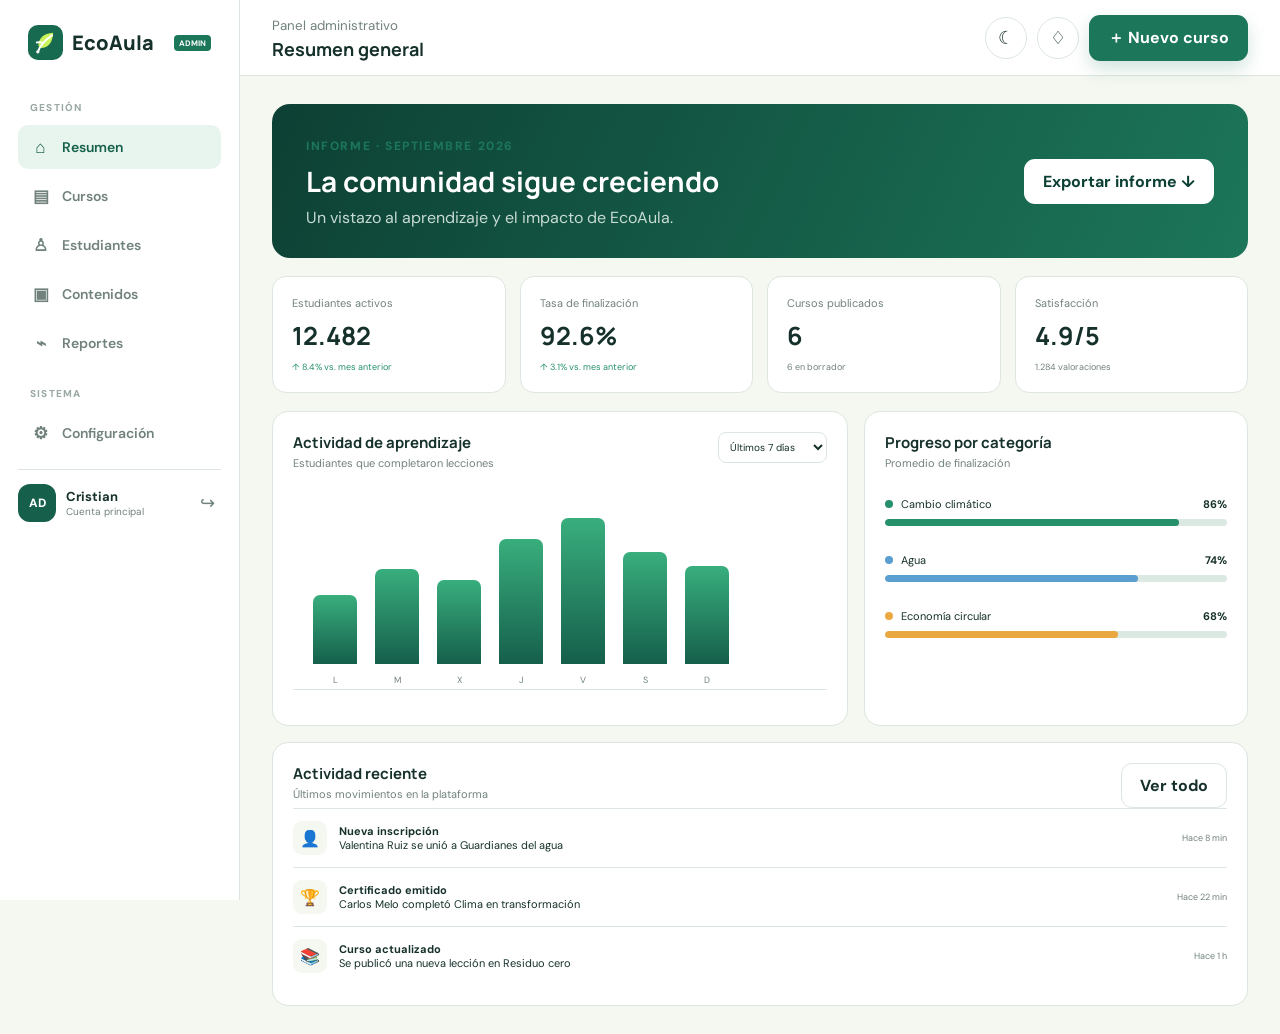
==== html/admin.html @ ee42c090 "Crear aula virtual de educación ambiental" ====
<!DOCTYPE html>
<html lang="es">
<head><meta charset="UTF-8"><meta name="viewport" content="width=device-width, initial-scale=1.0"><title>Administración | EcoAula</title><link rel="icon" href="../assets/images/favicon.svg" type="image/svg+xml"><link rel="stylesheet" href="../css/styles.css"><link rel="stylesheet" href="../css/responsive.css"></head>
<body class="app-body admin-body"><aside class="sidebar admin-sidebar"><a class="brand" href="admin.html"><img src="../assets/images/logo.svg" alt="EcoAula"><span>EcoAula</span><small>ADMIN</small></a><nav><span class="nav-label">GESTIÓN</span><button class="active" data-admin-view="overview"><i>⌂</i> Resumen</button><button data-admin-view="courses"><i>▤</i> Cursos</button><button data-admin-view="students"><i>♙</i> Estudiantes</button><button data-admin-view="content"><i>▣</i> Contenidos</button><button data-admin-view="reports"><i>⌁</i> Reportes</button><span class="nav-label">SISTEMA</span><button data-admin-view="settings"><i>⚙</i> Configuración</button></nav><div class="sidebar-user"><div class="avatar admin-avatar">AD</div><div><strong data-user-name>Administrador</strong><small>Cuenta principal</small></div><button class="logout-button">↪</button></div></aside><div class="app-shell"><header class="topbar"><button class="menu-button">☰</button><div><small>Panel administrativo</small><h2 id="adminViewTitle">Resumen general</h2></div><div class="top-actions"><button class="icon-button theme-toggle">☾</button><button class="icon-button">♢</button><button class="btn btn-primary" id="newCourseButton">＋ Nuevo curso</button></div></header><main class="admin-content"><section class="admin-view active" id="view-overview"><div class="admin-welcome"><div><span class="eyebrow">INFORME · SEPTIEMBRE 2026</span><h1>La comunidad sigue creciendo</h1><p>Un vistazo al aprendizaje y el impacto de EcoAula.</p></div><button class="btn btn-light" id="exportReport">Exportar informe ↓</button></div><div class="admin-stats"><article><span>Estudiantes activos</span><strong>12.482</strong><small class="positive">↑ 8.4% vs. mes anterior</small></article><article><span>Tasa de finalización</span><strong>92.6%</strong><small class="positive">↑ 3.1% vs. mes anterior</small></article><article><span>Cursos publicados</span><strong id="courseCount">38</strong><small>6 en borrador</small></article><article><span>Satisfacción</span><strong>4.9/5</strong><small>1.284 valoraciones</small></article></div><div class="admin-dashboard-grid"><section class="panel chart-panel"><div class="panel-heading"><div><h3>Actividad de aprendizaje</h3><p>Estudiantes que completaron lecciones</p></div><select><option>Últimos 7 días</option><option>Últimos 30 días</option></select></div><div class="bar-chart"><div style="height:42%"><span>L</span></div><div style="height:58%"><span>M</span></div><div style="height:51%"><span>X</span></div><div style="height:76%"><span>J</span></div><div style="height:89%"><span>V</span></div><div style="height:68%"><span>S</span></div><div style="height:60%"><span>D</span></div></div></section><section class="panel"><div class="panel-heading"><div><h3>Progreso por categoría</h3><p>Promedio de finalización</p></div></div><div class="category-progress"><div><span><i class="dot climate"></i>Cambio climático <b>86%</b></span><div class="progress-bar"><i style="width:86%"></i></div></div><div><span><i class="dot water"></i>Agua <b>74%</b></span><div class="progress-bar blue-bar"><i style="width:74%"></i></div></div><div><span><i class="dot circular"></i>Economía circular <b>68%</b></span><div class="progress-bar amber-bar"><i style="width:68%"></i></div></div></div></section></div><section class="panel recent-panel"><div class="panel-heading"><div><h3>Actividad reciente</h3><p>Últimos movimientos en la plataforma</p></div><button class="btn btn-ghost">Ver todo</button></div><div class="activity-table"><div><span class="activity-icon">👤</span><p><strong>Nueva inscripción</strong><br>Valentina Ruiz se unió a Guardianes del agua</p><small>Hace 8 min</small></div><div><span class="activity-icon">🏆</span><p><strong>Certificado emitido</strong><br>Carlos Melo completó Clima en transformación</p><small>Hace 22 min</small></div><div><span class="activity-icon">📚</span><p><strong>Curso actualizado</strong><br>Se publicó una nueva lección en Residuo cero</p><small>Hace 1 h</small></div></div></section></section><section class="admin-view" id="view-courses"><div class="view-heading"><div><h1>Gestión de cursos</h1><p>Crea, edita y publica las rutas de aprendizaje.</p></div><button class="btn btn-primary open-course-modal">＋ Crear curso</button></div><div class="panel table-panel"><div class="table-toolbar"><div class="search"><span>⌕</span><input id="adminCourseSearch" placeholder="Buscar curso..."></div><select id="statusFilter"><option value="all">Todos los estados</option><option value="Publicado">Publicados</option><option value="Borrador">Borradores</option></select></div><div class="data-table" id="adminCourseTable"></div></div></section><section class="admin-view empty-admin-view" id="view-students"><span>👥</span><h1>Gestión de estudiantes</h1><p>Consulta matrículas, progreso y certificados de 12.482 estudiantes.</p><button class="btn btn-primary">Descargar listado</button></section><section class="admin-view empty-admin-view" id="view-content"><span>📚</span><h1>Biblioteca de contenidos</h1><p>Administra videos, documentos, guías y recursos descargables.</p><button class="btn btn-primary">Subir contenido</button></section><section class="admin-view empty-admin-view" id="view-reports"><span>📊</span><h1>Reportes e indicadores</h1><p>Analiza finalización, participación, resultados e impacto ambiental.</p><button class="btn btn-primary" id="reportDownload">Generar informe</button></section><section class="admin-view empty-admin-view" id="view-settings"><span>⚙️</span><h1>Configuración</h1><p>Personaliza la identidad, permisos y preferencias de la plataforma.</p><button class="btn btn-primary">Guardar configuración</button></section></main></div><div class="modal" id="courseModal"><form class="modal-card course-form" id="courseForm"><button type="button" class="modal-close">×</button><span class="eyebrow">NUEVO CONTENIDO</span><h2>Crear curso</h2><div class="form-row"><label>Título<input id="newCourseTitle" required placeholder="Ej. Biodiversidad urbana"></label><label>Categoría<select id="newCourseCategory"><option>Clima</option><option>Agua</option><option>Circularidad</option><option>Biodiversidad</option></select></label></div><label>Descripción<textarea id="newCourseDescription" required placeholder="¿Qué aprenderán los estudiantes?"></textarea></label><div class="form-row"><label>Número de módulos<input id="newCourseModules" type="number" min="1" value="4"></label><label>Estado<select id="newCourseStatus"><option>Borrador</option><option>Publicado</option></select></label></div><button class="btn btn-primary btn-block" type="submit">Guardar curso</button></form></div><div class="toast-container"></div><script src="../js/data.js"></script><script src="../js/app.js"></script><script src="../js/admin.js"></script></body></html>
---- css/styles.css ----
@import url('https://fonts.googleapis.com/css2?family=DM+Sans:wght@400;500;600;700&family=Manrope:wght@500;600;700;800&display=swap');
:root{--green-950:#092f27;--green-900:#0d4034;--green-800:#155f4b;--green-700:#1c7659;--green-600:#26906a;--green-500:#39ae7d;--lime:#c9f35b;--cream:#f5f7f1;--paper:#fff;--ink:#16312b;--muted:#71827d;--line:#dde6e1;--blue:#5a9fcf;--amber:#e9a940;--violet:#8c79c8;--shadow:0 16px 40px rgba(18,55,44,.09);--radius:18px;--sidebar:240px}
*{box-sizing:border-box}html{scroll-behavior:smooth}body{margin:0;font-family:'DM Sans',sans-serif;color:var(--ink);background:var(--cream);font-size:16px}body.dark{--cream:#0c1d19;--paper:#132923;--ink:#eef8f2;--muted:#9db5ad;--line:#29443b;--shadow:0 16px 40px rgba(0,0,0,.22)}h1,h2,h3,h4,p{margin-top:0}h1,h2,h3,h4,.brand{font-family:'Manrope',sans-serif}a{color:inherit;text-decoration:none}button,input,select,textarea{font:inherit;color:inherit}button{cursor:pointer}img{max-width:100%}.btn{display:inline-flex;align-items:center;justify-content:center;gap:10px;border:1px solid transparent;border-radius:11px;padding:11px 18px;font-weight:700;transition:.2s;background:transparent}.btn:hover{transform:translateY(-1px)}.btn-primary{background:var(--green-700);color:#fff;box-shadow:0 8px 18px rgba(28,118,89,.2)}.btn-primary:hover{background:var(--green-800)}.btn-ghost{border-color:var(--line);background:var(--paper)}.btn-light{background:#fff;color:var(--green-900)}.btn-soft{background:#e4f3ec;color:var(--green-800)}.btn-dark{background:var(--green-950);color:#fff}.btn-large{padding:15px 23px;border-radius:13px}.btn-block{width:100%}.icon-button{width:42px;height:42px;border-radius:50%;border:1px solid var(--line);background:var(--paper);display:grid;place-items:center;font-size:18px}.eyebrow{font-size:12px;letter-spacing:1.6px;font-weight:800;color:var(--green-700)}.eyebrow.light{color:var(--lime)}.brand{display:flex;align-items:center;gap:9px;font-size:20px;font-weight:800}.brand img{width:35px;height:35px}.brand-light{color:#fff}.landing-nav{height:82px;display:flex;align-items:center;justify-content:space-between;max-width:1240px;padding:0 26px;margin:auto}.nav-links{display:flex;gap:34px;font-size:14px;font-weight:600}.nav-links a:hover{color:var(--green-700)}.nav-actions{display:flex;gap:10px;align-items:center}.hero{min-height:600px;display:grid;grid-template-columns:44% 56%;max-width:1320px;margin:auto;padding:55px 40px 72px;align-items:center;overflow:hidden}.hero-copy{padding-left:30px;z-index:2}.hero h1{font-size:clamp(48px,5vw,76px);line-height:1.02;letter-spacing:-4px;margin:17px 0 24px;color:var(--green-950)}.dark .hero h1{color:var(--ink)}.hero h1 em{font-family:Georgia,serif;font-weight:400;color:var(--green-600)}.hero-copy>p{font-size:19px;line-height:1.65;color:var(--muted);max-width:540px}.hero-actions{display:flex;align-items:center;gap:26px;margin:30px 0}.play-link{display:flex;align-items:center;gap:10px;font-weight:700}.play{background:var(--paper);width:38px;height:38px;border-radius:50%;display:grid;place-items:center;box-shadow:var(--shadow);font-size:12px}.trust-row{display:flex;align-items:center;gap:14px;margin-top:34px}.trust-row p{font-size:13px;margin:0;line-height:1.45;color:var(--muted)}.avatars{display:flex}.avatars span{width:35px;height:35px;border-radius:50%;display:grid;place-items:center;background:var(--green-700);color:#fff;font-size:10px;font-weight:800;border:3px solid var(--paper);margin-left:-8px}.avatars span:first-child{margin-left:0}.avatars span:nth-child(2){background:var(--amber)}.avatars span:nth-child(3){background:var(--blue)}.hero-visual{position:relative;height:500px}.hero-visual>img{width:100%;height:100%;object-fit:cover;border-radius:80px 18px 80px 18px;box-shadow:var(--shadow)}.floating-card{position:absolute;background:rgba(255,255,255,.94);color:#15332b;border-radius:16px;padding:16px;box-shadow:0 18px 45px rgba(8,43,34,.18);display:flex;align-items:center;gap:12px;backdrop-filter:blur(8px)}.card-progress{left:-45px;bottom:45px;width:210px}.card-progress>div{flex:1}.card-progress strong,.card-progress small{display:block}.card-progress small{font-size:10px;color:#6c7d78}.mini-icon{width:36px;height:36px;background:#e2f6e9;border-radius:10px;display:grid;place-items:center;color:var(--green-700)}.mini-bar{height:5px;background:#dbe7e1;border-radius:9px;margin:7px 0}.mini-bar i{display:block;width:72%;height:100%;border-radius:9px;background:var(--green-600)}.card-impact{right:18px;top:28px;display:block;text-align:center}.card-impact strong{display:block;font-size:23px;color:var(--green-700)}.card-impact span{font-size:11px;color:#687873}.stats-strip{background:var(--green-950);color:#fff;display:grid;grid-template-columns:repeat(4,1fr);padding:30px max(40px,calc((100vw - 1180px)/2));gap:20px}.stats-strip>div{padding:5px 36px;border-right:1px solid rgba(255,255,255,.16)}.stats-strip>div:last-child{border:none}.stats-strip strong{display:block;font:700 28px 'Manrope'}.stats-strip span{font-size:13px;color:#bcd2ca}.featured{max-width:1180px;margin:auto;padding:90px 30px}.section-heading{display:flex;justify-content:space-between;align-items:end;margin-bottom:30px}.section-heading h2{font-size:38px;margin:8px 0 0;letter-spacing:-1.5px}.section-heading>a{font-weight:700;color:var(--green-700)}.course-grid{display:grid;grid-template-columns:repeat(3,1fr);gap:22px}.course-card{background:var(--paper);border:1px solid var(--line);border-radius:var(--radius);overflow:hidden;transition:.25s}.course-card:hover{transform:translateY(-5px);box-shadow:var(--shadow)}.course-cover{height:190px;position:relative;display:grid;place-items:center;overflow:hidden}.course-cover:after{content:"";position:absolute;width:180px;height:180px;border-radius:50%;background:rgba(255,255,255,.18);right:-40px;bottom:-80px}.cover-climate{background:linear-gradient(145deg,#143f36,#51a979)}.cover-water{background:linear-gradient(145deg,#236c92,#76cddd)}.cover-circular{background:linear-gradient(145deg,#9b6e20,#efbd55)}.cover-icon{font-size:72px;filter:drop-shadow(0 10px 12px rgba(0,0,0,.12))}.course-tag{position:absolute;top:14px;left:14px;background:rgba(255,255,255,.9);color:#244038;padding:6px 10px;border-radius:20px;font-size:11px;font-weight:800;z-index:1}.course-body{padding:21px}.course-meta{display:flex;justify-content:space-between;font-size:12px;color:var(--muted)}.course-body h3{font-size:20px;margin:10px 0}.course-body p{color:var(--muted);font-size:14px;line-height:1.55}.course-body a{color:var(--green-700);font-weight:800;font-size:14px}.community{max-width:1180px;margin:30px auto 90px;background:var(--green-900);color:white;padding:56px 62px;border-radius:26px;display:grid;grid-template-columns:1.2fr 1fr;gap:70px;align-items:center}.community h2{font-size:38px;margin:12px 0}.community p{line-height:1.7;color:#c9ddd6}.impact-board{display:grid;grid-template-columns:1fr 1fr;gap:12px}.impact-board div{padding:23px;background:rgba(255,255,255,.09);border:1px solid rgba(255,255,255,.12);border-radius:16px}.impact-board div:last-child{grid-column:1/-1}.impact-board span,.impact-board strong{display:block}.impact-board span{color:#bed4cc;font-size:12px}.impact-board strong{font:700 28px 'Manrope';margin-top:5px}footer{max-width:1180px;margin:auto;border-top:1px solid var(--line);padding:28px 0 45px;display:flex;justify-content:space-between;align-items:center;color:var(--muted);font-size:13px}footer .brand{color:var(--ink)}footer>div{display:flex;gap:20px}
.auth-body{display:grid;grid-template-columns:44% 56%;min-height:100vh;background:var(--paper)}.auth-art{background:linear-gradient(145deg,rgba(7,58,45,.92),rgba(21,107,76,.86)),url('../assets/images/hero-eco.png') center/cover;display:flex;flex-direction:column;padding:42px 55px;color:white}.auth-quote{margin:auto 0}.auth-quote h2{font-size:40px;line-height:1.25;max-width:570px;margin:18px 0}.auth-quote p{color:#cde0d9}.auth-quote ul{padding:0;list-style:none;line-height:2.2}.auth-art-stats{display:flex;flex-direction:column;border-top:1px solid rgba(255,255,255,.25);padding-top:22px}.auth-art-stats strong{font-size:26px}.auth-art-stats span{font-size:13px;color:#cde0d9}.auth-panel{display:flex;flex-direction:column;padding:38px 8%;background:var(--paper)}.back-link{color:var(--muted);font-size:14px;font-weight:600}.auth-box{width:min(430px,100%);margin:auto}.auth-box-wide{width:min(520px,100%)}.auth-box h1{font-size:38px;letter-spacing:-1.5px;margin-bottom:8px}.auth-box>p{color:var(--muted);margin-bottom:30px}.auth-box label,.course-form label{display:block;font-size:13px;font-weight:700;margin-bottom:18px}.auth-box input,.auth-box select,.course-form input,.course-form select,.course-form textarea{display:block;width:100%;border:1px solid var(--line);background:var(--paper);padding:13px 14px;border-radius:10px;margin-top:7px;outline:none}.auth-box input:focus,.auth-box select:focus,.course-form input:focus,.course-form textarea:focus{border-color:var(--green-600);box-shadow:0 0 0 3px rgba(57,174,125,.12)}.input-wrap{position:relative;display:block}.input-wrap input{padding-right:55px}.password-toggle{position:absolute;right:12px;top:17px;border:0;background:none;font-size:12px;font-weight:800;color:var(--green-700)}.form-row{display:grid;grid-template-columns:1fr 1fr;gap:14px}.form-options{display:flex;justify-content:space-between;font-size:13px;margin:-3px 0 20px}.form-options a,.auth-switch a{color:var(--green-700);font-weight:800}.check{display:flex!important;align-items:center;gap:7px;font-weight:500!important}.check input{width:auto!important;margin:0!important}.terms{margin:4px 0 20px!important}.auth-switch{text-align:center;font-size:14px;margin-top:20px!important}.demo-box{background:var(--cream);border-radius:12px;padding:13px;margin-top:15px;display:flex;align-items:center;gap:8px}.demo-box strong{font-size:11px;color:var(--muted);margin-right:auto}.demo-box button{border:1px solid var(--line);background:var(--paper);border-radius:8px;padding:6px 9px;font-size:11px}.mobile-mark{display:none}
.app-body{background:var(--cream)}.sidebar{position:fixed;left:0;top:0;bottom:0;width:var(--sidebar);background:var(--paper);border-right:1px solid var(--line);padding:25px 18px 18px;display:flex;flex-direction:column;z-index:20}.sidebar>.brand{padding:0 10px 24px}.sidebar nav{display:flex;flex-direction:column;gap:5px}.sidebar nav a,.sidebar nav button{border:0;width:100%;display:flex;align-items:center;gap:12px;padding:11px 13px;border-radius:10px;font-weight:600;font-size:14px;color:var(--muted);background:none;text-align:left}.sidebar nav a:hover,.sidebar nav button:hover,.sidebar nav a.active,.sidebar nav button.active{background:#e8f5ee;color:var(--green-800)}.dark .sidebar nav a.active,.dark .sidebar nav button.active{background:#1f4438;color:#d9f7e5}.sidebar nav i{font-style:normal;width:19px;text-align:center;font-size:17px}.sidebar nav b{margin-left:auto;background:var(--green-700);color:white;padding:2px 7px;border-radius:10px;font-size:10px}.nav-label{font-size:10px;font-weight:800;color:#9aa8a3;letter-spacing:1.2px;margin:17px 12px 6px}.sidebar-card{margin-top:auto;background:linear-gradient(145deg,#e8f4c2,#d9f1dc);color:#25493d;border-radius:14px;padding:16px}.sidebar-card span{font-size:24px}.sidebar-card strong{font-size:13px;display:block;margin-top:7px}.sidebar-card p{font-size:11px;margin:5px 0 0;line-height:1.5}.sidebar-user{display:flex;align-items:center;gap:10px;margin-top:14px;padding-top:14px;border-top:1px solid var(--line)}.avatar{width:38px;height:38px;border-radius:12px;display:grid;place-items:center;background:var(--green-800);color:#fff;font-size:12px;font-weight:800;flex:none}.sidebar-user div:nth-child(2){min-width:0}.sidebar-user strong,.sidebar-user small{display:block;white-space:nowrap;overflow:hidden;text-overflow:ellipsis}.sidebar-user strong{font-size:13px}.sidebar-user small{font-size:10px;color:var(--muted)}.logout-button{margin-left:auto;border:0;background:none;color:var(--muted);font-size:18px}.app-shell{margin-left:var(--sidebar)}.topbar{height:76px;background:var(--paper);border-bottom:1px solid var(--line);display:flex;align-items:center;justify-content:space-between;padding:0 32px;position:sticky;top:0;z-index:12}.topbar h2{margin:2px 0 0;font-size:18px}.topbar>div>small{color:var(--muted)}.menu-button{display:none;border:0;background:none;font-size:22px}.search{height:42px;display:flex;align-items:center;gap:9px;background:var(--cream);border:1px solid var(--line);border-radius:11px;padding:0 12px;width:min(440px,48vw)}.search input{border:0;outline:0;background:none;width:100%}.search kbd{font-size:10px;background:var(--paper);border:1px solid var(--line);border-radius:5px;padding:3px 5px;color:var(--muted)}.top-actions{display:flex;align-items:center;gap:10px}.notification-button{position:relative}.notification-button i{position:absolute;width:7px;height:7px;background:#ef6058;border-radius:50%;top:5px;right:4px;border:2px solid var(--paper)}.points{display:flex;align-items:center;gap:8px;padding-left:10px}.points span{font-size:20px}.points strong,.points small{display:block}.points strong{font-size:13px}.points small{font-size:9px;color:var(--muted)}.dashboard-content,.admin-content{padding:28px 32px;max-width:1540px;margin:auto}.welcome{height:218px;background:linear-gradient(105deg,#dff3d0,#e7f4ef);border-radius:22px;overflow:hidden;position:relative;display:flex;align-items:center;color:#153a30}.welcome-copy{padding:30px 36px;z-index:1;width:55%}.welcome h1{font-size:31px;margin:13px 0 6px}.welcome p{color:#547269}.welcome-pill{font-size:11px;font-weight:800;background:rgba(255,255,255,.75);padding:6px 9px;border-radius:20px}.welcome>img{position:absolute;right:0;top:0;width:52%;height:100%;object-fit:cover;object-position:70%;mask-image:linear-gradient(to right,transparent 0%,black 35%)}.weekly-progress{margin-top:19px;width:340px;max-width:100%}.weekly-progress>div:first-child{display:flex;justify-content:space-between;font-size:11px;margin-bottom:7px}.progress-bar{height:7px;background:#dce8e2;border-radius:20px;overflow:hidden}.progress-bar i{display:block;height:100%;background:var(--green-600);border-radius:20px}.quick-stats{display:grid;grid-template-columns:repeat(4,1fr);gap:14px;margin:18px 0 30px}.quick-stats article{background:var(--paper);border:1px solid var(--line);border-radius:14px;padding:16px;display:flex;gap:12px}.stat-icon{width:42px;height:42px;border-radius:12px;display:grid;place-items:center;font-size:20px}.stat-icon.green{background:#e4f4e8;color:var(--green-700)}.stat-icon.blue{background:#e5f1fa;color:var(--blue)}.stat-icon.amber{background:#fff2d9;color:var(--amber)}.stat-icon.violet{background:#eeeafd;color:var(--violet)}.quick-stats small,.quick-stats strong,.quick-stats div>span,.quick-stats a{display:block}.quick-stats small{font-size:10px;color:var(--muted)}.quick-stats strong{font:700 22px 'Manrope';margin:2px 0}.quick-stats div>span,.quick-stats a{font-size:9px;color:var(--muted)}.positive{color:var(--green-600)!important}.dashboard-grid{display:grid;grid-template-columns:minmax(0,1fr) 288px;gap:25px}.section-heading.compact{align-items:center}.section-heading.compact h2{font-size:22px;letter-spacing:-.5px}.section-heading.compact p{font-size:12px;color:var(--muted);margin:3px 0 0}.active-course-list{display:grid;gap:13px;margin-bottom:34px}.active-course{background:var(--paper);border:1px solid var(--line);border-radius:15px;padding:14px;display:grid;grid-template-columns:120px 1fr auto;gap:17px;align-items:center}.active-thumb{height:82px;border-radius:11px;display:grid;place-items:center;font-size:35px}.active-course h3{font-size:15px;margin:0 0 5px}.active-course p{font-size:11px;color:var(--muted);margin:0 0 11px}.active-course .progress-bar{height:5px}.course-percent{font-size:11px;color:var(--muted);margin-top:4px;display:flex;justify-content:space-between}.active-course>a{width:38px;height:38px;border-radius:50%;display:grid;place-items:center;background:var(--green-700);color:#fff}.filter-pills{display:flex;gap:6px}.filter-pills button{border:0;background:transparent;padding:7px 10px;border-radius:20px;font-size:11px}.filter-pills button.active{background:var(--green-900);color:#fff}.dashboard-content .course-grid{grid-template-columns:repeat(3,1fr)}.dashboard-content .course-cover{height:125px}.dashboard-content .course-body{padding:15px}.dashboard-content .course-body h3{font-size:15px}.dashboard-content .course-body p{font-size:11px}.right-column{display:flex;flex-direction:column;gap:15px}.panel{background:var(--paper);border:1px solid var(--line);border-radius:16px;padding:20px}.panel-heading{display:flex;justify-content:space-between;align-items:flex-start}.panel-heading h3{font-size:15px;margin-bottom:3px}.panel-heading p{font-size:11px;color:var(--muted);margin:0}.achievement-ring{position:relative;width:105px;height:105px;margin:17px auto}.achievement-ring svg{transform:rotate(-90deg)}.achievement-ring circle{fill:none;stroke:#e3ede8;stroke-width:8}.achievement-ring .ring-value{stroke:var(--green-600);stroke-dasharray:264;stroke-dashoffset:53;stroke-linecap:round}.achievement-ring>div{position:absolute;inset:0;display:grid;place-content:center;text-align:center}.achievement-ring strong{font-size:18px}.achievement-ring small{font-size:9px;color:var(--muted)}.right-column .panel>h4{text-align:center;margin:0 0 5px;font-size:14px}.right-column .panel>p{text-align:center;font-size:11px;color:var(--muted);line-height:1.5}.challenge-panel{background:linear-gradient(155deg,#dff2a9,#cce9b8);color:#183c31;border:0}.challenge-icon{font-size:38px;text-align:center;margin:10px}.challenge-panel h3{font-size:19px;margin-bottom:4px}.challenge-panel>p{text-align:left!important;color:#516e64!important}.challenge-members{display:flex;align-items:center;justify-content:space-between;margin:16px 0}.challenge-members strong{font-size:10px}.event-panel{display:flex;justify-content:space-between;align-items:center}.event-panel>div{display:flex;gap:10px}.date-box{border:1px solid var(--line);border-radius:10px;padding:7px;text-align:center}.date-box strong,.date-box small{display:block}.event-panel h3{font-size:13px;margin:2px 0}.event-panel p,.event-panel div>div>small{font-size:9px;color:var(--muted);margin:0}.toast-container{position:fixed;right:24px;bottom:24px;z-index:100}.toast{background:var(--green-950);color:white;padding:13px 18px;border-radius:11px;box-shadow:var(--shadow);margin-top:8px;animation:toastIn .25s;font-size:13px}.modal{position:fixed;inset:0;background:rgba(5,25,20,.56);z-index:90;display:none;align-items:center;justify-content:center;padding:20px}.modal.open{display:flex}.modal-card{background:var(--paper);border-radius:18px;width:min(480px,100%);padding:28px;position:relative;box-shadow:var(--shadow)}.modal-close{position:absolute;right:15px;top:12px;background:none;border:0;font-size:25px}.notification-list>div,.forum-post{display:flex;gap:12px;border-top:1px solid var(--line);padding:14px 0}.notification-list p,.forum-post p{font-size:13px;margin:0}.modal-card textarea{width:100%;min-height:100px;border:1px solid var(--line);border-radius:10px;padding:12px;margin:10px 0;background:var(--paper)}
.course-topbar{height:72px;background:var(--paper);border-bottom:1px solid var(--line);display:grid;grid-template-columns:300px 1fr auto;align-items:center;padding:0 28px;position:sticky;top:0;z-index:10}.course-title-mini{display:flex;flex-direction:column}.course-title-mini span{font-size:9px;color:var(--muted)}.course-title-mini strong{font-size:13px}.course-completion{font-size:11px;color:var(--muted)}.course-layout{display:grid;grid-template-columns:300px minmax(0,1fr) 280px;min-height:calc(100vh - 72px)}.lesson-sidebar,.resource-sidebar{background:var(--paper);padding:25px 20px}.lesson-sidebar{border-right:1px solid var(--line)}.resource-sidebar{border-left:1px solid var(--line)}.lesson-course-head{padding:25px 3px 20px}.course-label{font-size:9px;font-weight:800;color:var(--green-700)}.lesson-course-head h2{font-size:19px;margin:7px 0 15px}.lesson-course-head small{font-size:10px;color:var(--muted)}.module{border-top:1px solid var(--line)}.module>button{width:100%;border:0;background:none;padding:16px 3px;display:flex;justify-content:space-between;text-align:left;font-weight:700;font-size:12px}.module>button span{color:var(--muted);font-size:10px;font-weight:500}.module-lessons{display:none;padding-bottom:10px}.module.open .module-lessons{display:block}.module-lessons button{width:100%;border:0;background:none;display:flex;align-items:center;gap:10px;padding:9px;border-radius:8px;font-size:11px;color:var(--muted);text-align:left}.module-lessons button.active{background:#e8f5ee;color:var(--green-800);font-weight:700}.lesson-dot{width:19px;height:19px;border:1px solid var(--line);border-radius:50%;display:grid;place-items:center;font-size:8px;flex:none}.lesson-content{padding:38px clamp(28px,5vw,75px);overflow:auto}.lesson-content article{max-width:850px;margin:auto}.lesson-breadcrumb{font-size:11px;color:var(--muted);margin-bottom:25px}.lesson-breadcrumb span{margin:0 8px}.lesson-content h1{font-size:40px;letter-spacing:-1.4px;margin:9px 0}.lesson-lead{font-size:17px;line-height:1.6;color:var(--muted)}.video-player{height:360px;border-radius:18px;overflow:hidden;background:url('../assets/images/hero-eco.png') center/cover;margin:27px 0}.video-gradient{height:100%;background:linear-gradient(to top,rgba(4,31,24,.78),transparent 65%);display:flex;align-items:flex-end;padding:24px;color:white;gap:14px}.video-gradient button{position:absolute;align-self:center;left:calc(50% - 28px);width:60px;height:60px;border-radius:50%;border:0;background:white;color:var(--green-800);font-size:20px}.video-gradient strong{font-size:14px}.video-gradient span{margin-left:auto;font-size:11px}.lesson-body{line-height:1.75}.lesson-body h2{font-size:23px;margin-top:28px}.lesson-body p{color:var(--muted)}.knowledge-card{background:#e7f3e8;border-left:4px solid var(--green-600);padding:18px;border-radius:0 12px 12px 0;display:flex;gap:13px;color:#26483e}.knowledge-card p{margin:3px 0 0;color:#567069}.gas-grid{display:grid;grid-template-columns:repeat(3,1fr);gap:10px}.gas-grid>div{border:1px solid var(--line);padding:15px;border-radius:12px}.gas-grid span{display:block;font-size:24px;font-weight:800;color:var(--green-700)}.gas-grid strong,.gas-grid small{display:block}.gas-grid strong{font-size:11px;margin:5px 0}.gas-grid small{font-size:9px;color:var(--muted)}.lesson-actions{border-top:1px solid var(--line);margin-top:35px;padding-top:22px;display:flex;justify-content:space-between}.resource-tabs{display:flex;border-bottom:1px solid var(--line);margin:-5px -5px 20px}.resource-tabs button{flex:1;border:0;border-bottom:2px solid transparent;background:none;padding:12px;font-size:12px}.resource-tabs button.active{color:var(--green-700);border-bottom-color:var(--green-700);font-weight:800}.resource-content h3{font-size:12px;margin:24px 0 10px}.resource-item{display:flex;align-items:center;gap:9px;padding:11px;border:1px solid var(--line);border-radius:10px;margin-bottom:8px}.resource-item>span{font-size:18px}.resource-item div{flex:1}.resource-item strong,.resource-item small{display:block}.resource-item strong{font-size:10px}.resource-item small{font-size:8px;color:var(--muted)}.resource-item i{font-style:normal}.resource-content textarea{width:100%;height:110px;resize:vertical;border:1px solid var(--line);background:var(--cream);border-radius:10px;padding:11px;font-size:11px}.help-card{text-align:center;background:var(--cream);padding:16px;border-radius:12px;margin-top:23px}.help-card span{font-size:22px}.help-card h4{font-size:12px;margin:6px 0}.help-card p{font-size:9px;color:var(--muted)}.help-card button{border:0;background:none;color:var(--green-700);font-weight:800;font-size:10px}
.quiz-page{min-height:100vh;background:linear-gradient(145deg,#f2f6ef,#e4f0e8)}.quiz-header{height:72px;padding:0 40px;display:grid;grid-template-columns:1fr auto 1fr;align-items:center;background:rgba(255,255,255,.82);border-bottom:1px solid var(--line)}.quiz-header>div{text-align:center}.quiz-header>div span,.quiz-header>div strong{display:block}.quiz-header>div span{font-size:9px;color:var(--muted)}.quiz-header>div strong{font-size:12px}.quiz-header>.btn{justify-self:end}.quiz-shell{max-width:800px;margin:48px auto;padding:0 25px;position:relative}.quiz-status>div:first-child{display:flex;justify-content:space-between;font-size:12px;margin-bottom:10px}.quiz-status span{color:var(--muted)}.quiz-card,.quiz-result{background:var(--paper);padding:45px;border-radius:22px;box-shadow:var(--shadow);margin-top:22px}.question-kicker{font-size:10px;color:var(--green-700);font-weight:800;letter-spacing:1.2px}.quiz-card h1{font-size:27px;line-height:1.4;margin:12px 0 27px}.answer-list{display:grid;gap:10px}.answer-option{border:1px solid var(--line);border-radius:12px;padding:15px;display:flex;gap:13px;align-items:center;transition:.2s}.answer-option:hover{border-color:var(--green-500);background:#f2faf5}.answer-option.selected{border-color:var(--green-600);background:#e9f6ee}.answer-letter{width:30px;height:30px;border:1px solid var(--line);border-radius:8px;display:grid;place-items:center;font-size:12px;font-weight:800}.selected .answer-letter{background:var(--green-700);color:white;border-color:var(--green-700)}.quiz-actions{display:flex;justify-content:space-between;margin-top:28px}.quiz-result{display:none;text-align:center}.result-icon{font-size:55px}.quiz-result h1{font-size:35px;margin:10px}.quiz-result>p{color:var(--muted)}.result-score{width:145px;height:145px;border:9px solid #dff0e6;border-top-color:var(--green-600);border-radius:50%;margin:25px auto;display:grid;place-content:center}.result-score strong,.result-score span{display:block}.result-score strong{font-size:32px}.result-score span{font-size:10px;color:var(--muted)}.result-actions{display:flex;justify-content:center;gap:10px}.quiz-tip{display:flex;gap:10px;justify-content:center;margin-top:20px;color:var(--muted)}.quiz-tip p{font-size:11px;margin:0}.quiz-tip span{font-size:23px}
.certificate-page{background:#edf2ed;min-height:100vh}.certificate-actions{height:72px;background:var(--paper);display:flex;justify-content:space-between;align-items:center;padding:0 4vw;border-bottom:1px solid var(--line)}.certificate-wrap{padding:40px 25px;text-align:center}.certificate{background:#fff;width:min(980px,100%);aspect-ratio:1.414/1;margin:auto;padding:16px;box-shadow:0 25px 60px rgba(20,48,40,.15);color:#17372f}.certificate-border{height:100%;border:2px solid #bca45d;outline:1px solid #d9ca9d;outline-offset:-8px;padding:45px;position:relative;display:flex;flex-direction:column;align-items:center;justify-content:center;background:radial-gradient(circle at 50% 50%,#fff 40%,#f9faf4)}.cert-corner{position:absolute;color:#bca45d;font-size:60px}.top-left{top:20px;left:25px}.bottom-right{bottom:20px;right:25px;transform:rotate(180deg)}.cert-logo{width:55px}.cert-overline{font-size:10px;letter-spacing:3px;font-weight:800;margin:14px 0}.certificate h1{font-size:34px;line-height:1.2;margin:0 0 18px}.certificate h1 em{font-family:Georgia,serif;color:#947d3d;font-weight:400}.certificate p{font:15px Georgia,serif;color:#67746f;margin:4px}.certificate h2{font:italic 36px Georgia,serif;color:#1b644e;margin:10px 0 8px;border-bottom:1px solid #d6c68e;padding:0 55px 5px}.certificate h3{font-size:22px;margin:10px 0}.cert-description{max-width:650px;line-height:1.5!important;font-size:12px!important}.certificate-meta{display:grid;grid-template-columns:1fr 100px 1fr;align-items:center;width:75%;margin-top:19px}.certificate-meta strong,.certificate-meta span{display:block}.certificate-meta strong{font-size:11px}.certificate-meta div>span{font-size:8px;color:#84918c;margin-top:4px}.cert-seal{width:80px;height:80px;border-radius:50%;border:2px solid #bca45d;display:grid;place-content:center;margin:auto}.cert-seal>span{font-size:21px!important;color:#1b644e}.cert-seal small{font-size:7px;line-height:1.2}.signature{margin-top:10px}.signature span,.signature small{display:block}.signature span{font:italic 18px Georgia,serif;border-bottom:1px solid #71837c;padding:0 20px 3px}.signature small{font-size:7px;margin-top:4px}.certificate-note{font-size:11px;color:#75857f;margin-top:18px}
.admin-sidebar .brand small{font:700 8px 'DM Sans';background:var(--green-700);color:#fff;padding:3px 5px;border-radius:4px;margin-left:auto}.admin-welcome{background:linear-gradient(115deg,var(--green-900),var(--green-700));color:white;padding:30px 34px;border-radius:18px;display:flex;align-items:center;justify-content:space-between}.admin-welcome h1{font-size:28px;margin:7px 0}.admin-welcome p{color:#c7dbd4;margin:0}.admin-stats{display:grid;grid-template-columns:repeat(4,1fr);gap:14px;margin:18px 0}.admin-stats article{background:var(--paper);border:1px solid var(--line);border-radius:14px;padding:19px}.admin-stats span,.admin-stats strong,.admin-stats small{display:block}.admin-stats span{font-size:11px;color:var(--muted)}.admin-stats strong{font:700 25px 'Manrope';margin:8px 0}.admin-stats small{font-size:9px;color:var(--muted)}.admin-dashboard-grid{display:grid;grid-template-columns:1.5fr 1fr;gap:16px}.chart-panel{min-height:315px}.panel-heading select{border:1px solid var(--line);border-radius:8px;background:var(--paper);padding:7px;font-size:10px}.bar-chart{height:220px;display:flex;align-items:end;gap:18px;padding:30px 20px 25px;border-bottom:1px solid var(--line)}.bar-chart div{flex:1;max-width:44px;background:linear-gradient(to top,var(--green-800),var(--green-500));border-radius:7px 7px 0 0;position:relative;transition:.3s}.bar-chart div:hover{filter:brightness(1.12)}.bar-chart span{position:absolute;bottom:-22px;left:50%;transform:translateX(-50%);font-size:9px;color:var(--muted)}.category-progress>div{margin-top:27px}.category-progress span{display:flex;align-items:center;font-size:11px;margin-bottom:8px}.category-progress b{margin-left:auto}.dot{width:8px;height:8px;border-radius:50%;display:inline-block;margin-right:8px}.dot.climate{background:var(--green-600)}.dot.water{background:var(--blue)}.dot.circular{background:var(--amber)}.blue-bar i{background:var(--blue)}.amber-bar i{background:var(--amber)}.recent-panel{margin-top:16px}.activity-table>div{display:flex;align-items:center;gap:12px;padding:12px 0;border-top:1px solid var(--line)}.activity-icon{width:34px;height:34px;border-radius:9px;background:var(--cream);display:grid;place-items:center}.activity-table p{font-size:11px;margin:0;flex:1}.activity-table small{font-size:9px;color:var(--muted)}.admin-view{display:none}.admin-view.active{display:block}.view-heading{display:flex;justify-content:space-between;align-items:center;margin-bottom:22px}.view-heading h1{font-size:28px;margin-bottom:4px}.view-heading p{color:var(--muted);margin:0}.table-panel{padding:0;overflow:hidden}.table-toolbar{display:flex;justify-content:space-between;padding:16px;border-bottom:1px solid var(--line)}.table-toolbar select{border:1px solid var(--line);background:var(--paper);border-radius:9px;padding:0 12px}.data-row{display:grid;grid-template-columns:2fr 1fr .8fr .7fr auto;align-items:center;gap:15px;padding:14px 18px;border-bottom:1px solid var(--line);font-size:12px}.data-row.header{color:var(--muted);font-size:10px;font-weight:800;background:var(--cream)}.data-row:last-child{border:0}.course-cell{display:flex;align-items:center;gap:10px}.course-mini-icon{width:36px;height:36px;border-radius:9px;background:#e3f3e8;display:grid;place-items:center}.status{padding:5px 8px;border-radius:15px;font-size:9px;font-weight:800;width:max-content}.status.published{background:#e1f3e7;color:var(--green-700)}.status.draft{background:#fff0d7;color:#9d6a18}.row-actions button{border:0;background:none;font-size:17px}.empty-admin-view{text-align:center;padding:12vh 20px}.empty-admin-view>span{font-size:65px}.empty-admin-view h1{font-size:31px;margin:15px 0 7px}.empty-admin-view p{color:var(--muted)}.course-form{width:min(620px,100%)}.course-form textarea{min-height:105px;resize:vertical}
.auth-art,.video-player{background-image:linear-gradient(145deg,rgba(7,58,45,.58),rgba(21,107,76,.18)),url('../assets/images/hero-eco.svg')}
@keyframes toastIn{from{transform:translateY(10px);opacity:0}to{transform:none;opacity:1}}@media print{.certificate-actions,.certificate-note{display:none}.certificate-wrap{padding:0}.certificate{box-shadow:none;width:100%;height:100vh}.certificate-page{background:#fff}}
---- css/responsive.css ----
@media(max-width:1100px){.hero{grid-template-columns:1fr 1fr}.hero-copy{padding-left:0}.hero h1{font-size:55px}.dashboard-grid{grid-template-columns:1fr}.right-column{display:grid;grid-template-columns:repeat(3,1fr)}.course-layout{grid-template-columns:250px 1fr}.resource-sidebar{display:none}.course-topbar{grid-template-columns:250px 1fr auto}.admin-dashboard-grid{grid-template-columns:1fr}.dashboard-content .course-grid{grid-template-columns:repeat(2,1fr)}}
@media(max-width:850px){:root{--sidebar:0px}.landing-nav{height:70px}.nav-links{display:none}.hero{grid-template-columns:1fr;padding-top:25px}.hero-copy{padding:10px}.hero-visual{height:380px}.stats-strip{grid-template-columns:repeat(2,1fr)}.featured{padding:65px 25px}.course-grid{grid-template-columns:1fr 1fr}.community{margin:20px 25px 60px;grid-template-columns:1fr}.auth-body{grid-template-columns:1fr}.auth-art{display:none}.auth-panel{min-height:100vh;padding:30px 8%}.mobile-mark{display:block;font-size:35px}.sidebar{width:240px;transform:translateX(-100%);transition:.25s;box-shadow:var(--shadow)}.sidebar.open{transform:translateX(0)}.menu-button{display:block}.topbar{padding:0 18px}.topbar .search{width:min(420px,60vw)}.dashboard-content,.admin-content{padding:22px 18px}.quick-stats,.admin-stats{grid-template-columns:repeat(2,1fr)}.right-column{grid-template-columns:1fr 1fr}.course-layout{grid-template-columns:1fr}.lesson-sidebar{position:fixed;z-index:20;top:72px;bottom:0;width:280px;transform:translateX(-100%);transition:.2s}.lesson-sidebar.open{transform:none}.course-topbar{grid-template-columns:auto 1fr auto}.course-topbar>.brand span{display:none}.course-title-mini{margin-left:20px}.certificate{aspect-ratio:auto}.certificate-border{padding:35px 20px}.certificate h1{font-size:28px}.certificate h2{font-size:30px}.certificate-meta{width:95%}}
@media(max-width:600px){.landing-nav{padding:0 16px}.landing-nav .theme-toggle,.landing-nav .btn-ghost{display:none}.hero{padding:35px 18px 55px}.hero h1{font-size:46px;letter-spacing:-2.5px}.hero-copy>p{font-size:16px}.hero-actions{align-items:flex-start;flex-direction:column;gap:14px}.hero-visual{height:300px}.hero-visual>img{border-radius:45px 14px}.floating-card{display:none}.stats-strip{padding:20px;gap:0}.stats-strip>div{padding:15px;border-right:0;border-bottom:1px solid rgba(255,255,255,.15)}.stats-strip strong{font-size:22px}.section-heading{align-items:flex-start;gap:12px}.section-heading h2{font-size:31px}.section-heading>a{font-size:12px}.course-grid,.dashboard-content .course-grid{grid-template-columns:1fr}.community{padding:38px 25px;margin:10px 16px 50px;gap:25px}.community h2{font-size:29px}.impact-board{grid-template-columns:1fr}.impact-board div:last-child{grid-column:auto}footer{margin:0 18px;flex-direction:column;gap:15px}.form-row{grid-template-columns:1fr}.topbar .search{display:none}.points{display:none}.welcome{height:280px}.welcome-copy{width:100%;padding:25px}.welcome>img{opacity:.25;width:100%;mask-image:none}.quick-stats{grid-template-columns:1fr 1fr}.quick-stats article{padding:12px}.stat-icon{display:none}.active-course{grid-template-columns:80px 1fr}.active-course>a{display:none}.filter-pills{display:none}.right-column{grid-template-columns:1fr}.dashboard-content{padding:15px}.course-completion{display:none}.course-topbar{padding:0 15px}.lesson-content{padding:28px 18px}.lesson-content h1{font-size:32px}.video-player{height:230px}.video-gradient button{left:calc(50% - 28px)}.gas-grid{grid-template-columns:1fr}.quiz-header{grid-template-columns:auto 1fr auto;padding:0 15px}.quiz-header .brand span{display:none}.quiz-card,.quiz-result{padding:28px 20px}.quiz-card h1{font-size:22px}.certificate-actions{padding:0 15px}.certificate-actions .btn-ghost{display:none}.certificate-wrap{padding:20px 8px}.certificate-border{padding:25px 12px}.certificate h1{font-size:22px}.certificate h2{font-size:24px;padding:0 15px}.certificate h3{font-size:17px}.certificate-meta{grid-template-columns:1fr 70px 1fr}.cert-seal{width:62px;height:62px}.cert-description{display:none}.admin-welcome{padding:24px;align-items:flex-start;gap:18px;flex-direction:column}.admin-stats{grid-template-columns:1fr 1fr}.table-toolbar{gap:10px}.table-toolbar .search{display:flex;width:100%}.data-row{grid-template-columns:1fr auto}.data-row>*:nth-child(2),.data-row>*:nth-child(3),.data-row>*:nth-child(4){display:none}.data-row.header{display:none}.top-actions .btn-primary{font-size:0;width:42px;padding:0}.top-actions .btn-primary:first-letter{font-size:18px}}
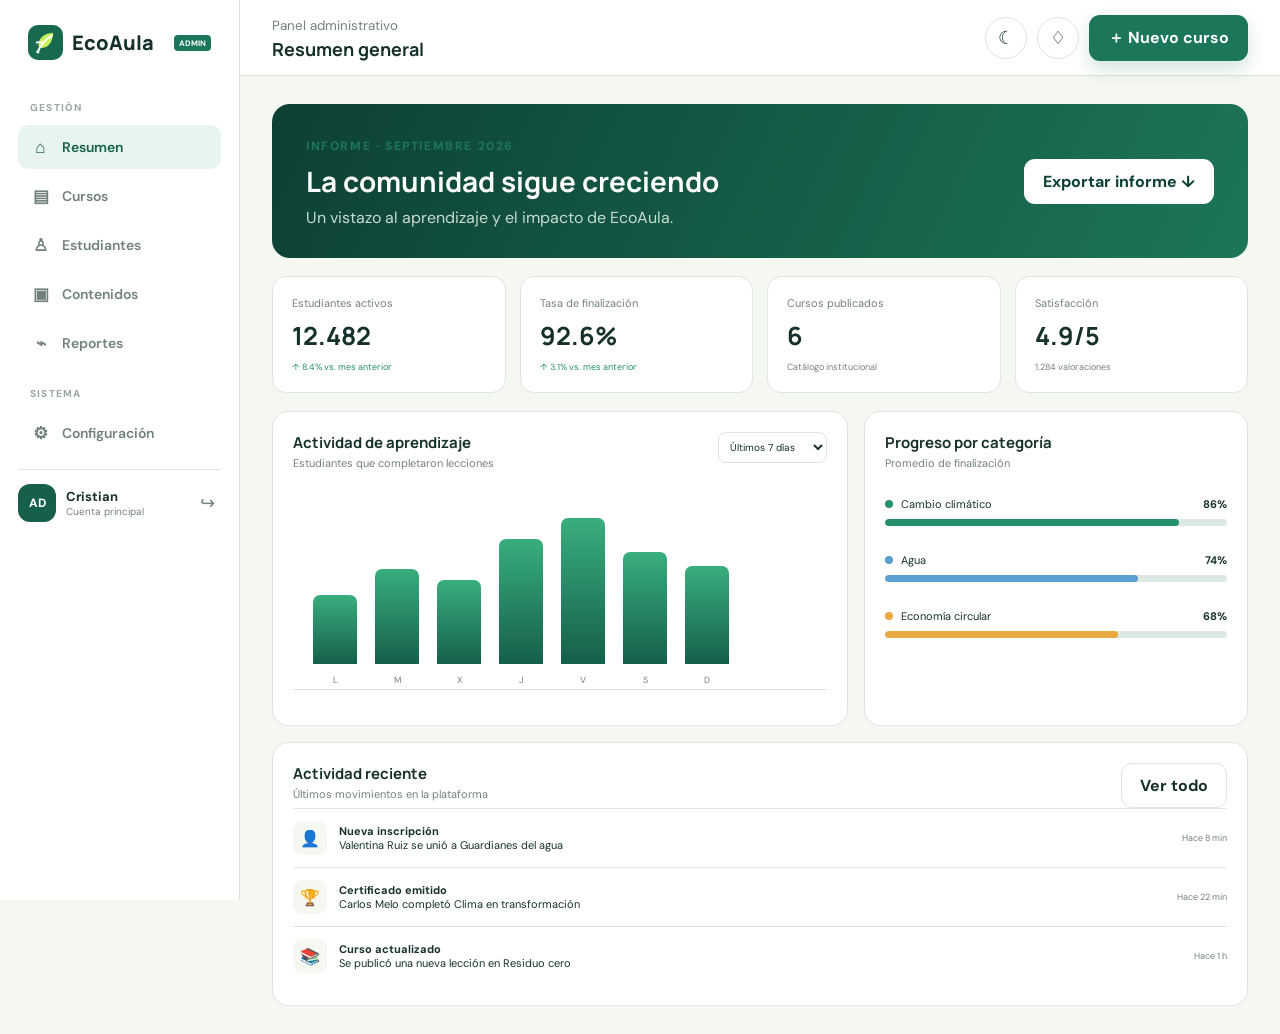
==== commit f8237640: "Ampliar gestión docente y contenido de cursos" ====
--- a/html/admin.html
+++ b/html/admin.html
@@ -1,5 +1,4 @@
 <!DOCTYPE html>
 <html lang="es">
-<head><meta charset="UTF-8"><meta name="viewport" content="width=device-width, initial-scale=1.0"><title>Administración | EcoAula</title><link rel="icon" href="../assets/images/favicon.svg" type="image/svg+xml"><link rel="stylesheet" href="../css/styles.css"><link rel="stylesheet" href="../css/responsive.css"></head>
-<body class="app-body admin-body"><aside class="sidebar admin-sidebar"><a class="brand" href="admin.html"><img src="../assets/images/logo.svg" alt="EcoAula"><span>EcoAula</span><small>ADMIN</small></a><nav><span class="nav-label">GESTIÓN</span><button class="active" data-admin-view="overview"><i>⌂</i> Resumen</button><button data-admin-view="courses"><i>▤</i> Cursos</button><button data-admin-view="students"><i>♙</i> Estudiantes</button><button data-admin-view="content"><i>▣</i> Contenidos</button><button data-admin-view="reports"><i>⌁</i> Reportes</button><span class="nav-label">SISTEMA</span><button data-admin-view="settings"><i>⚙</i> Configuración</button></nav><div class="sidebar-user"><div class="avatar admin-avatar">AD</div><div><strong data-user-name>Administrador</strong><small>Cuenta principal</small></div><button class="logout-button">↪</button></div></aside><div class="app-shell"><header class="topbar"><button class="menu-button">☰</button><div><small>Panel administrativo</small><h2 id="adminViewTitle">Resumen general</h2></div><div class="top-actions"><button class="icon-button theme-toggle">☾</button><button class="icon-button">♢</button><button class="btn btn-primary" id="newCourseButton">＋ Nuevo curso</button></div></header><main class="admin-content"><section class="admin-view active" id="view-overview"><div class="admin-welcome"><div><span class="eyebrow">INFORME · SEPTIEMBRE 2026</span><h1>La comunidad sigue creciendo</h1><p>Un vistazo al aprendizaje y el impacto de EcoAula.</p></div><button class="btn btn-light" id="exportReport">Exportar informe ↓</button></div><div class="admin-stats"><article><span>Estudiantes activos</span><strong>12.482</strong><small class="positive">↑ 8.4% vs. mes anterior</small></article><article><span>Tasa de finalización</span><strong>92.6%</strong><small class="positive">↑ 3.1% vs. mes anterior</small></article><article><span>Cursos publicados</span><strong id="courseCount">38</strong><small>6 en borrador</small></article><article><span>Satisfacción</span><strong>4.9/5</strong><small>1.284 valoraciones</small></article></div><div class="admin-dashboard-grid"><section class="panel chart-panel"><div class="panel-heading"><div><h3>Actividad de aprendizaje</h3><p>Estudiantes que completaron lecciones</p></div><select><option>Últimos 7 días</option><option>Últimos 30 días</option></select></div><div class="bar-chart"><div style="height:42%"><span>L</span></div><div style="height:58%"><span>M</span></div><div style="height:51%"><span>X</span></div><div style="height:76%"><span>J</span></div><div style="height:89%"><span>V</span></div><div style="height:68%"><span>S</span></div><div style="height:60%"><span>D</span></div></div></section><section class="panel"><div class="panel-heading"><div><h3>Progreso por categoría</h3><p>Promedio de finalización</p></div></div><div class="category-progress"><div><span><i class="dot climate"></i>Cambio climático <b>86%</b></span><div class="progress-bar"><i style="width:86%"></i></div></div><div><span><i class="dot water"></i>Agua <b>74%</b></span><div class="progress-bar blue-bar"><i style="width:74%"></i></div></div><div><span><i class="dot circular"></i>Economía circular <b>68%</b></span><div class="progress-bar amber-bar"><i style="width:68%"></i></div></div></div></section></div><section class="panel recent-panel"><div class="panel-heading"><div><h3>Actividad reciente</h3><p>Últimos movimientos en la plataforma</p></div><button class="btn btn-ghost">Ver todo</button></div><div class="activity-table"><div><span class="activity-icon">👤</span><p><strong>Nueva inscripción</strong><br>Valentina Ruiz se unió a Guardianes del agua</p><small>Hace 8 min</small></div><div><span class="activity-icon">🏆</span><p><strong>Certificado emitido</strong><br>Carlos Melo completó Clima en transformación</p><small>Hace 22 min</small></div><div><span class="activity-icon">📚</span><p><strong>Curso actualizado</strong><br>Se publicó una nueva lección en Residuo cero</p><small>Hace 1 h</small></div></div></section></section><section class="admin-view" id="view-courses"><div class="view-heading"><div><h1>Gestión de cursos</h1><p>Crea, edita y publica las rutas de aprendizaje.</p></div><button class="btn btn-primary open-course-modal">＋ Crear curso</button></div><div class="panel table-panel"><div class="table-toolbar"><div class="search"><span>⌕</span><input id="adminCourseSearch" placeholder="Buscar curso..."></div><select id="statusFilter"><option value="all">Todos los estados</option><option value="Publicado">Publicados</option><option value="Borrador">Borradores</option></select></div><div class="data-table" id="adminCourseTable"></div></div></section><section class="admin-view empty-admin-view" id="view-students"><span>👥</span><h1>Gestión de estudiantes</h1><p>Consulta matrículas, progreso y certificados de 12.482 estudiantes.</p><button class="btn btn-primary">Descargar listado</button></section><section class="admin-view empty-admin-view" id="view-content"><span>📚</span><h1>Biblioteca de contenidos</h1><p>Administra videos, documentos, guías y recursos descargables.</p><button class="btn btn-primary">Subir contenido</button></section><section class="admin-view empty-admin-view" id="view-reports"><span>📊</span><h1>Reportes e indicadores</h1><p>Analiza finalización, participación, resultados e impacto ambiental.</p><button class="btn btn-primary" id="reportDownload">Generar informe</button></section><section class="admin-view empty-admin-view" id="view-settings"><span>⚙️</span><h1>Configuración</h1><p>Personaliza la identidad, permisos y preferencias de la plataforma.</p><button class="btn btn-primary">Guardar configuración</button></section></main></div><div class="modal" id="courseModal"><form class="modal-card course-form" id="courseForm"><button type="button" class="modal-close">×</button><span class="eyebrow">NUEVO CONTENIDO</span><h2>Crear curso</h2><div class="form-row"><label>Título<input id="newCourseTitle" required placeholder="Ej. Biodiversidad urbana"></label><label>Categoría<select id="newCourseCategory"><option>Clima</option><option>Agua</option><option>Circularidad</option><option>Biodiversidad</option></select></label></div><label>Descripción<textarea id="newCourseDescription" required placeholder="¿Qué aprenderán los estudiantes?"></textarea></label><div class="form-row"><label>Número de módulos<input id="newCourseModules" type="number" min="1" value="4"></label><label>Estado<select id="newCourseStatus"><option>Borrador</option><option>Publicado</option></select></label></div><button class="btn btn-primary btn-block" type="submit">Guardar curso</button></form></div><div class="toast-container"></div><script src="../js/data.js"></script><script src="../js/app.js"></script><script src="../js/admin.js"></script></body></html>
-
+<head><meta charset="UTF-8"><meta name="viewport" content="width=device-width, initial-scale=1.0"><title>Administración | EcoAula</title><link rel="icon" href="../assets/images/favicon.svg" type="image/svg+xml"><link rel="stylesheet" href="../css/styles.css"><link rel="stylesheet" href="../css/admin-extended.css"><link rel="stylesheet" href="../css/responsive.css"></head>
+<body class="app-body admin-body"><aside class="sidebar admin-sidebar"><a class="brand" href="admin.html"><img src="../assets/images/logo.svg" alt="EcoAula"><span>EcoAula</span><small>ADMIN</small></a><nav><span class="nav-label">GESTIÓN</span><button class="active" data-admin-view="overview"><i>⌂</i> Resumen</button><button data-admin-view="courses"><i>▤</i> Cursos</button><button data-admin-view="students"><i>♙</i> Estudiantes</button><button data-admin-view="content"><i>▣</i> Contenidos</button><button data-admin-view="reports"><i>⌁</i> Reportes</button><span class="nav-label">SISTEMA</span><button data-admin-view="settings"><i>⚙</i> Configuración</button></nav><div class="sidebar-user"><div class="avatar admin-avatar">AD</div><div><strong data-user-name>Administrador</strong><small>Cuenta principal</small></div><button class="logout-button">↪</button></div></aside><div class="app-shell"><header class="topbar"><button class="menu-button">☰</button><div><small>Panel administrativo</small><h2 id="adminViewTitle">Resumen general</h2></div><div class="top-actions"><button class="icon-button theme-toggle">☾</button><button class="icon-button">♢</button><button class="btn btn-primary" id="newCourseButton">＋ Nuevo curso</button></div></header><main class="admin-content"><section class="admin-view active" id="view-overview"><div class="admin-welcome"><div><span class="eyebrow">INFORME · SEPTIEMBRE 2026</span><h1>La comunidad sigue creciendo</h1><p>Un vistazo al aprendizaje y el impacto de EcoAula.</p></div><button class="btn btn-light" id="exportReport">Exportar informe ↓</button></div><div class="admin-stats"><article><span>Estudiantes activos</span><strong>12.482</strong><small class="positive">↑ 8.4% vs. mes anterior</small></article><article><span>Tasa de finalización</span><strong>92.6%</strong><small class="positive">↑ 3.1% vs. mes anterior</small></article><article><span>Cursos publicados</span><strong id="courseCount">38</strong><small>Catálogo institucional</small></article><article><span>Satisfacción</span><strong>4.9/5</strong><small>1.284 valoraciones</small></article></div><div class="admin-dashboard-grid"><section class="panel chart-panel"><div class="panel-heading"><div><h3>Actividad de aprendizaje</h3><p>Estudiantes que completaron lecciones</p></div><select><option>Últimos 7 días</option><option>Últimos 30 días</option></select></div><div class="bar-chart"><div style="height:42%"><span>L</span></div><div style="height:58%"><span>M</span></div><div style="height:51%"><span>X</span></div><div style="height:76%"><span>J</span></div><div style="height:89%"><span>V</span></div><div style="height:68%"><span>S</span></div><div style="height:60%"><span>D</span></div></div></section><section class="panel"><div class="panel-heading"><div><h3>Progreso por categoría</h3><p>Promedio de finalización</p></div></div><div class="category-progress"><div><span><i class="dot climate"></i>Cambio climático <b>86%</b></span><div class="progress-bar"><i style="width:86%"></i></div></div><div><span><i class="dot water"></i>Agua <b>74%</b></span><div class="progress-bar blue-bar"><i style="width:74%"></i></div></div><div><span><i class="dot circular"></i>Economía circular <b>68%</b></span><div class="progress-bar amber-bar"><i style="width:68%"></i></div></div></div></section></div><section class="panel recent-panel"><div class="panel-heading"><div><h3>Actividad reciente</h3><p>Últimos movimientos en la plataforma</p></div><button class="btn btn-ghost">Ver todo</button></div><div class="activity-table"><div><span class="activity-icon">👤</span><p><strong>Nueva inscripción</strong><br>Valentina Ruiz se unió a Guardianes del agua</p><small>Hace 8 min</small></div><div><span class="activity-icon">🏆</span><p><strong>Certificado emitido</strong><br>Carlos Melo completó Clima en transformación</p><small>Hace 22 min</small></div><div><span class="activity-icon">📚</span><p><strong>Curso actualizado</strong><br>Se publicó una nueva lección en Residuo cero</p><small>Hace 1 h</small></div></div></section></section><section class="admin-view" id="view-courses"><div class="view-heading"><div><h1>Gestión de cursos</h1><p>Crea, edita y publica las rutas de aprendizaje.</p></div><button class="btn btn-primary open-course-modal">＋ Crear curso</button></div><div class="panel table-panel"><div class="table-toolbar"><div class="search"><span>⌕</span><input id="adminCourseSearch" placeholder="Buscar curso..."></div><select id="statusFilter"><option value="all">Todos los estados</option><option value="Publicado">Publicados</option><option value="Borrador">Borradores</option></select></div><div class="data-table" id="adminCourseTable"></div></div></section><section class="admin-view empty-admin-view" id="view-students"><span>👥</span><h1>Gestión de estudiantes</h1><p>Consulta matrículas, progreso y certificados de 12.482 estudiantes.</p><button class="btn btn-primary">Descargar listado</button></section><section class="admin-view empty-admin-view" id="view-content"><span>📚</span><h1>Biblioteca de contenidos</h1><p>Administra videos, documentos, guías y recursos descargables.</p><button class="btn btn-primary">Subir contenido</button></section><section class="admin-view empty-admin-view" id="view-reports"><span>📊</span><h1>Reportes e indicadores</h1><p>Analiza finalización, participación, resultados e impacto ambiental.</p><button class="btn btn-primary" id="reportDownload">Generar informe</button></section><section class="admin-view empty-admin-view" id="view-settings"><span>⚙️</span><h1>Configuración</h1><p>Personaliza la identidad, permisos y preferencias de la plataforma.</p><button class="btn btn-primary">Guardar configuración</button></section></main></div><div class="modal" id="courseModal"><form class="modal-card course-form" id="courseForm"><button type="button" class="modal-close">×</button><span class="eyebrow" id="adminEditorKicker">GESTIÓN ACADÉMICA</span><h2 id="adminEditorTitle">Crear curso</h2><input type="hidden" id="adminCourseId"><div class="form-row"><label>Título<input id="newCourseTitle" required placeholder="Ej. Biodiversidad urbana"></label><label>Categoría<select id="newCourseCategory"><option>Clima</option><option>Agua</option><option>Circularidad</option><option>Biodiversidad</option></select></label></div><label>Descripción<textarea id="newCourseDescription" required placeholder="¿Qué aprenderán los estudiantes?"></textarea></label><div class="form-row"><label>Docente responsable<input id="newCourseInstructor" required placeholder="Nombre del docente"></label><label>Duración<input id="newCourseDuration" required placeholder="Ej. 10 horas"></label></div><div class="form-row"><label>Número de módulos<input id="newCourseModules" type="number" min="1" value="4"></label><label>Estado<select id="newCourseStatus"><option>Borrador</option><option>Publicado</option></select></label></div><button class="btn btn-primary btn-block" type="submit">Guardar cambios</button></form></div><div class="toast-container"></div><script src="../js/data.js"></script><script src="../js/app.js"></script><script src="../js/admin.js"></script></body></html>
--- a/css/admin-extended.css
+++ b/css/admin-extended.css
@@ -0,0 +1 @@
+.course-cell>div strong,.course-cell>div small{display:block}.course-cell>div small{font-size:8px;color:var(--muted);margin-top:3px}.data-row .status{border:0;cursor:pointer}.course-form input[type="hidden"]{display:none}.catalog-details{display:flex;justify-content:space-between;gap:8px;margin:-4px 0 12px;color:var(--muted);font-size:9px}.catalog-details span{white-space:nowrap;overflow:hidden;text-overflow:ellipsis}
